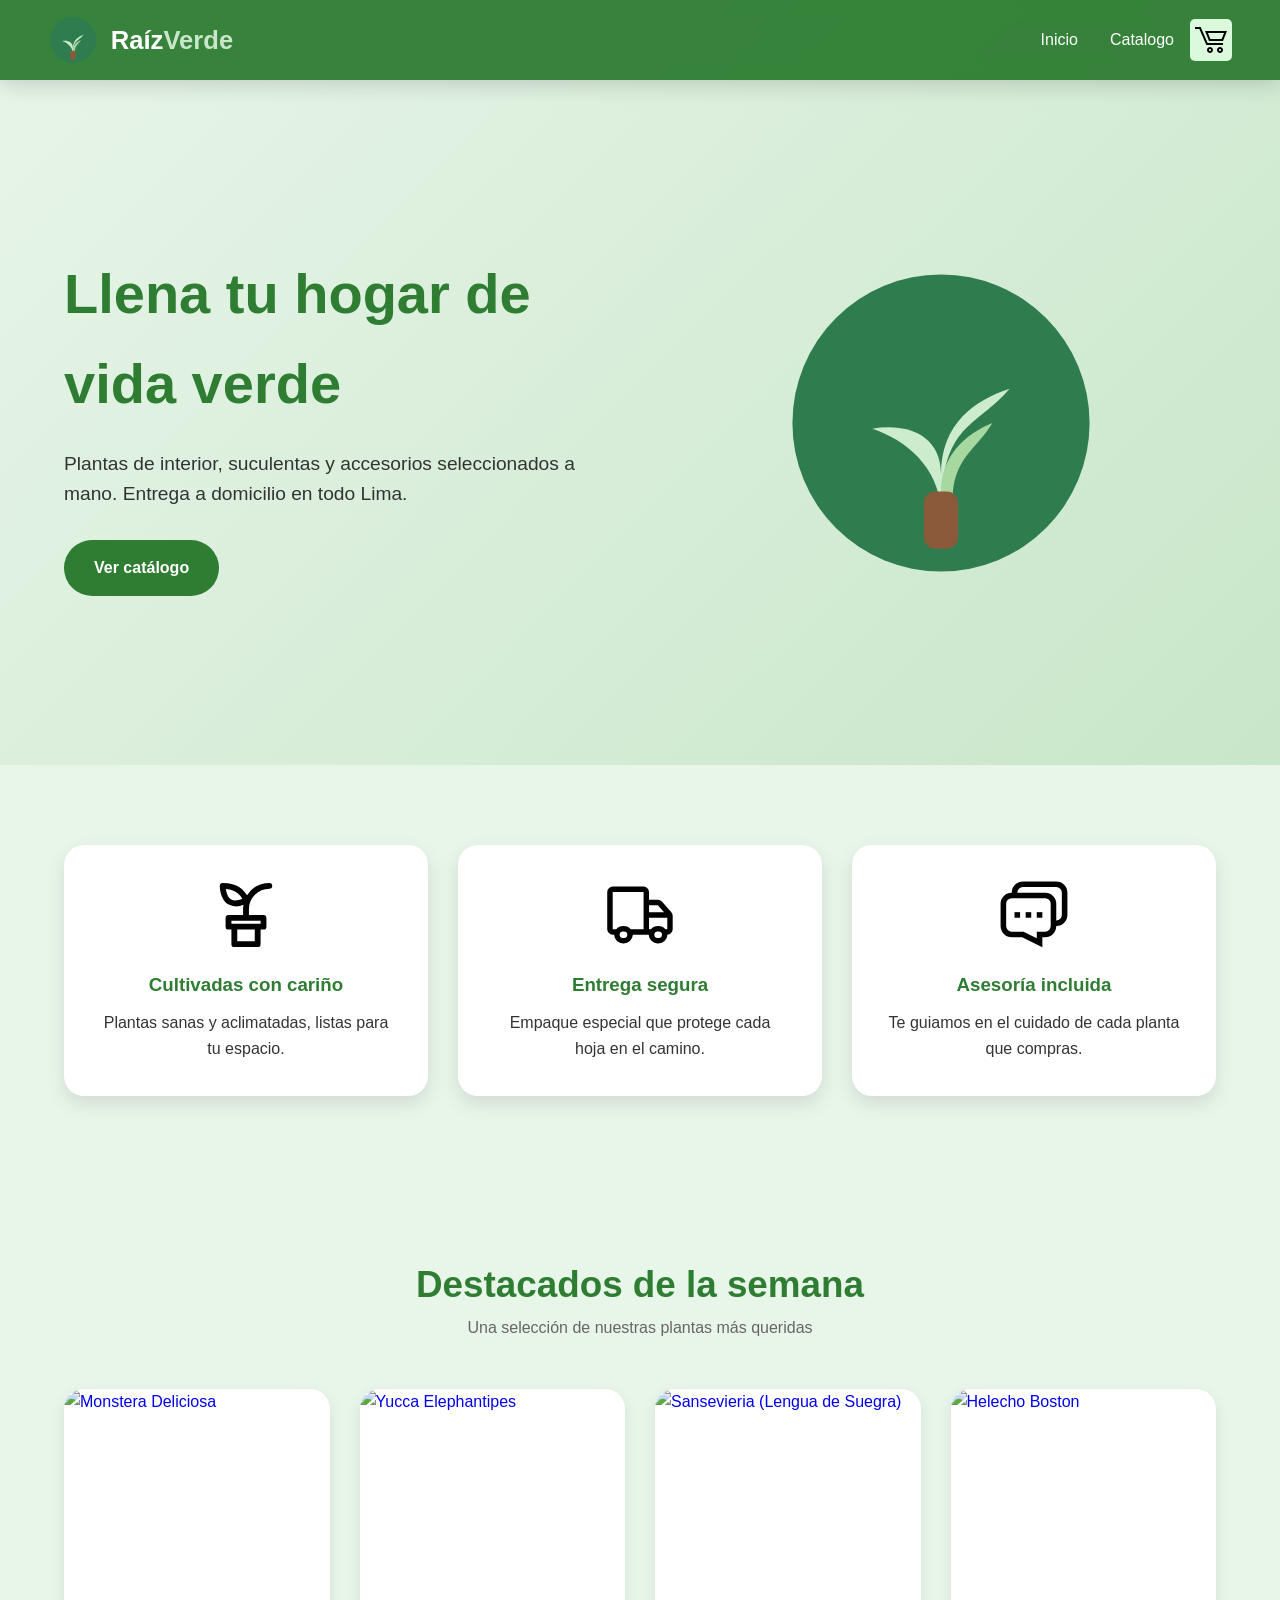
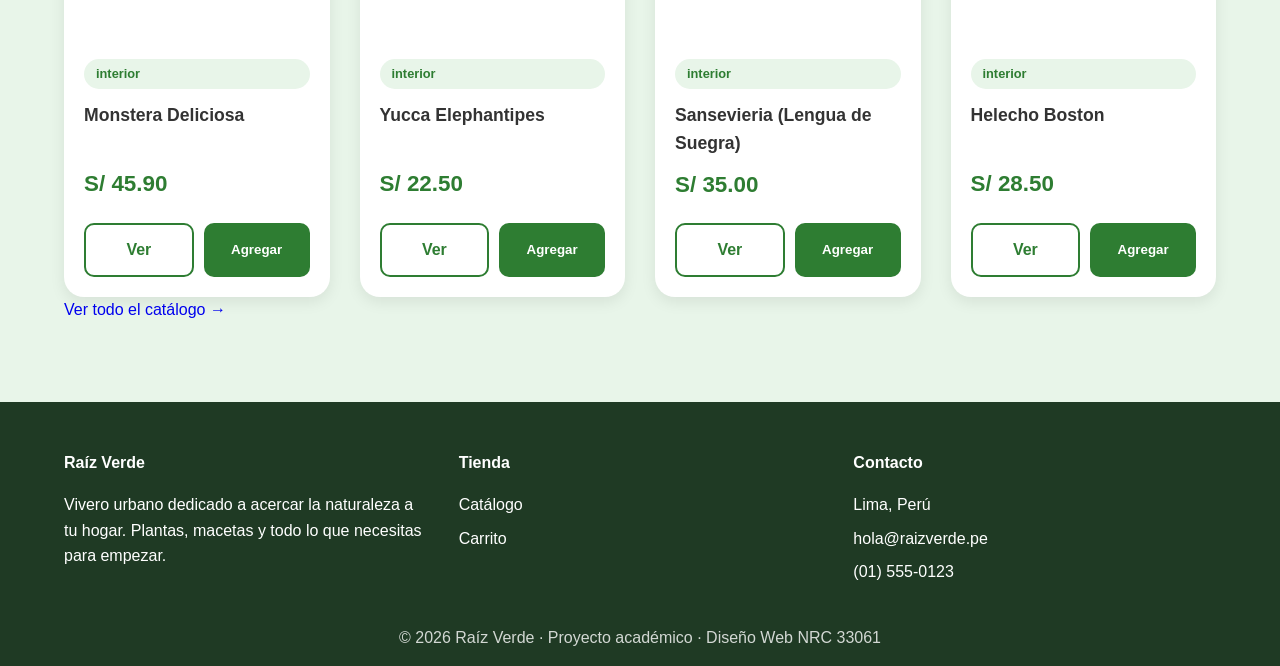
==== index.html @ a6457406 "Consolidado 3 GrupoF" ====
<!DOCTYPE html>
<html lang="es">
<head>
    <meta charset="UTF-8">
    <meta name="viewport" content="width=device-width, initial-scale=1.0">
    <link rel="stylesheet" href="estilos/menu.css">
    <link rel="stylesheet" href="estilos/index.css">
    <link rel="stylesheet" href="estilos/general.css">
    <link rel="stylesheet" href="estilos/productos.css">
    <title>Inicio Raiz Verde</title>
</head>
<body>

    <header>
    
    <nav class="navbar">

        <a class="marca" href="index.html">
            <img class="marca-logo" src="img/logo.svg" alt="Logo de Raíz Verde">
            <span class="marca-nombre">Raíz<span>Verde</span></span>
        </a>

        <div class="acciones-nav">

            <ul class="nav-links" id="navLinks">
                <li><a href="index.html">Inicio</a></li>
                <li><a href="catalogo.html">Catalogo</a></li>
            </ul>


            <button class="hamburger" id="hamburger" aria-label="Abrir menú">
                <svg viewBox="0 0 24 24" width="26" height="26" fill="none">
                    <line class="hb-top" x1="1" y1="6" x2="18" y2="6" />
                    <line class="hb-middle" x1="1" y1="12" x2="18" y2="12" />
                    <line class="hb-bottom" x1="1" y1="18" x2="18" y2="18" />
                </svg>
            </button>
            <ul class="nav-carrito">
                <li>
                    <a class="carrito-icono activo" href="carrito.html" aria-label="Ver carrito">
                        <img src="img/carrito.svg" alt="carrito">
                        <span class="carrito-icono-contador" id="contador-carrito">0</span>
                    </a>
                </li>
            </ul>

        </div>

    </nav>
    </header>
    <main>
    <!-- Hero PRINCIPAL con animación CSS -->
    <section class="hero">
      <div class="hero-contenido">
        <div class="hero-texto">
          <h1>Llena tu hogar de vida verde</h1>
          <p>Plantas de interior, suculentas y accesorios seleccionados a mano. Entrega a domicilio en todo Lima.</p>
          <div class="hero-botones">
            <a class="btn-catalogo" href="catalogo.html">Ver catálogo</a>
          </div>
        </div>
        <div class="hero-imagen">
          <img class="hero-hoja" src="img/logo.svg" alt="Ilustración de una planta Monstera">
        </div>
      </div>
    </section>

    <!-- PROPUESTA DE VALOR -->
    <section class="seccion contenedor">
      <div class="valores">
        <div class="valor">
          <div class="valor-icono">
            <img src="img/planta.svg" alt="planta.svg">
          </div>
          <h3>Cultivadas con cariño</h3>
          <p>Plantas sanas y aclimatadas, listas para tu espacio.</p>
        </div>
        <div class="valor">
          <div class="valor-icono">
            <img src="img/camion.svg" alt="camion.svg">
          </div>
          <h3>Entrega segura</h3>
          <p>Empaque especial que protege cada hoja en el camino.</p>
        </div>
        <div class="valor">
          <div class="valor-icono">
            <img src="img/mensaje.svg" alt="mensaje.svg">
          </div>
          <h3>Asesoría incluida</h3>
          <p>Te guiamos en el cuidado de cada planta que compras.</p>
        </div>
      </div>
    </section>

    <!-- PRODUCTOS DESTACADOS (generados con JavaScript) -->
    <section class="seccion contenedor">
      <h2 class="seccion-titulo">Destacados de la semana</h2>
      <p class="seccion-texto">Una selección de nuestras plantas más queridas</p>
      <div class="grid-productos" id="destacados">
        <!-- Las tarjetas se inyectan desde inicio.js -->
      </div>
      <p>
        <a class="btn-verCatalogo" href="catalogo.html">Ver todo el catálogo →</a>
      </p>
    </section>
  </main>

  <!-- PIE -->
  <footer class="pie">
    <div class="pie-contenido">
      <div>
        <h4>Raíz Verde</h4>
        <p>Vivero urbano dedicado a acercar la naturaleza a tu hogar. Plantas, macetas y todo lo que necesitas para empezar.</p>
      </div>
      <div>
        <h4>Tienda</h4>
        <ul>
          <li><a href="catalogo.html">Catálogo</a></li>
          <li><a href="carrito.html">Carrito</a></li>
        </ul>
      </div>
      <div>
        <h4>Contacto</h4>
        <ul>
          <li>Lima, Perú</li>
          <li>hola@raizverde.pe</li>
          <li>(01) 555-0123</li>
        </ul>
      </div>
    </div>
    <p class="pie-copy">© 2026 Raíz Verde · Proyecto académico · Diseño Web NRC 33061</p>
  </footer>

  <script src="js/productos.js"></script>
  <script src="js/inicio.js"></script>
  <script src="js/Menu hamburguesa.js"></script>
  <script src="js/carrito.js"></script>
</body>
</html>
---- estilos/menu.css ----
/*----Navegacion----*/
/* Estilos de la barra de navegación superior */
.navbar{
  width:100%;               /* Ocupa todo el ancho de la pantalla */
  height:80px;              /* Altura inicial del navbar */

  display:flex;             /* Activa flexbox para organizar elementos */
  justify-content:space-between; /* Separa elementos a los extremos */
  align-items:center;       /* Centra verticalmente */

  padding:0 3rem;           /* Espacio interno izquierda y derecha */

  position:fixed;           /* Navbar fija en pantalla */
  top:0;
  left:0;
  z-index:1000;             /* Se asegura de estar encima de todo */

  background:rgba(46,125,50,.95); /* Verde con transparencia */
  backdrop-filter:blur(10px);     /* Efecto de desenfoque tipo “glass” */

  box-shadow:0 5px 20px rgba(0,0,0,.15); /* Sombra para profundidad */

  transition:all .3s ease; /* Animación suave para cambios */
}

/* Para efecto al hacer scroll */
/* Clase que se activa cuando el usuario baja */
.navbar.scrolled{
  height:70px;        /* Se hace más pequeño */
  background:#1b5e20; /* Verde más oscuro */
}

/*---- MARCA ----*/
/* Logo + nombre del sitio */
.marca{
  display:flex;
  align-items:center;
  gap:.8rem;            /* Espacio entre logo y texto */
  text-decoration:none; /* Quita subrayado */
}

.marca-logo{
  width:50px;
  height:50px;
  transition:.4s ease;  /* Animación suave */
}

/* Animación cuando pasas el mouse sobre la marca */
.marca:hover .marca-logo{
  transform:rotate(-8deg) scale(1.1); /* Gira y crece */
}

.marca-nombre{
  color:white;
  font-size:1.6rem;
  font-weight:700;
}

.marca-nombre span{
  color:#c8e6c9; /* Parte del nombre con color diferente */
}

/*---- LINKS ----*/
/* Lista de navegación */
.nav-links{
  display:flex;
  gap:2rem;          /* Espacio entre links */
  list-style:none;   /* Quita viñetas */
}

.nav-links a{
  position:relative; /* Necesario para la línea animada */

  color:white;
  font-size:1rem;
  font-weight:500;

  transition:.3s;
}

/* Hover de los links */
.nav-links a:hover{
  color:#dcedc8; /* Cambia color al pasar mouse */
}

/* Línea animada debajo del link */
.nav-links a::after{
  content:'';
  position:absolute;

  left:0;
  bottom:-6px;

  width:0;       /* Empieza invisible */
  height:3px;

  background:#c8e6c9;
  border-radius:10px;

  transition:.3s;
}

/* Al hacer hover se expande la línea */
.nav-links a:hover::after{
  width:100%;
}

/* Contenedor de acciones (carrito, botones, etc.) */
.acciones-nav{
  display:flex;
  align-items:center;
  gap:1rem;
}

/*---- CARRITO ----*/
/* Estilo del contenedor del carrito */
.nav-carrito{
  list-style:none;
  background-color:#dbfadd;
  padding:5px;
  border-radius:5px;
  margin:0;
}

/* Icono del carrito */
.carrito-icono{
  position:relative;
  display:flex;
  align-items:center;
  justify-content:center;
}

.carrito-icono img{
  width:32px;
  transition:.3s ease;
}

/* Efecto hover del carrito */
.carrito-icono:hover img{
  transform:scale(1.15);
}

/* Contador de productos en el carrito */
.carrito-icono-contador{
  position:absolute;
  top:-8px;
  right:-10px;

  min-width:22px;
  height:22px;

  display:flex;
  align-items:center;
  justify-content:center;

  background:#ef4444;
  color:white;

  font-size:.75rem;
  font-weight:bold;

  border-radius:50%;
  border:2px solid white;

  opacity:0;           /* Oculto por defecto */
  transform:scale(0.8);
  transition:.2s;
}

/* Cuando hay productos, se muestra */
.carrito-icono-contador.show{
  opacity:1;
  transform:scale(1);
}

/*---- HAMBURGER ----*/
/* Botón menú móvil */
.hamburger{
  display:none;     /* Oculto en desktop */
  background:none;
  border:none;
  cursor:pointer;
}

/* Líneas del icono hamburguesa */
.hb-top,
.hb-middle,
.hb-bottom{
  stroke:white;
  stroke-width:2.5;
  stroke-linecap:round;
  transition:all .3s ease;
  transform-origin:center;
}

/* Animación cuando está activo (se convierte en X) */
.hamburger.active .hb-top{
  transform:translateY(6px) rotate(45deg);
}

.hamburger.active .hb-middle{
  opacity:0;
}

.hamburger.active .hb-bottom{
  transform:translateY(-6px) rotate(-45deg);
}

/*---- RESPONSIVE ----*/
/* Diseño para pantallas pequeñas */
@media(max-width:768px){

  .navbar{
    padding:0 1.5rem; /* menos espacio en móviles */
  }

  .hamburger{
    display:block; /* aparece el menú hamburguesa */
  }

  .nav-links{
    position:absolute;
    top:80px;
    left:0;

    width:100%;
    background:#2e7d32;

    flex-direction:column; /* links en columna */

    align-items:center;

    max-height:0;      /* oculto por defecto */
    overflow:hidden;

    transition:max-height .4s ease;
  }

  .nav-links.active{
    max-height:300px; /* se despliega menú */
  }

  .nav-links li{
    padding:1rem 0;
  }
}

/*---- FOOTER ----*/
/* Pie de página */
.pie{
  background:#1f3a24;
  color:white;
  padding:3rem 0 1rem;
}

.pie-contenido{
  width:90%;
  max-width:1200px;
  margin:auto;

  display:grid;
  grid-template-columns:repeat(auto-fit,minmax(250px,1fr));
  gap:2rem;
}

.pie h4{
  margin-bottom:1rem;
}

.pie ul{
  list-style:none;
}

.pie li{
  margin-bottom:.5rem;
}

.pie a{
  color:white;
}

.pie-copy{
  text-align:center;
  margin-top:2rem;
  opacity:.8;
}

/*---- RESPONSIVE EXTRA (HERO) ----*/
/* Ajustes para sección principal en móvil */
@media(max-width:768px){

  .hero-contenido{
    flex-direction:column;
    text-align:center;
  }

  .hero-texto h1{
    font-size:2.5rem;
  }

  .hero-botones{
    justify-content:center;
  }

  .hero-hoja{
    width:260px;
  }
}
---- estilos/index.css ----
/*----HERO-----*/
/* Sección principal de bienvenida (primera pantalla que ve el usuario) */
.hero{
    min-height:85vh; /* Ocupa casi toda la pantalla */
    display:flex;    /* Usa flex para centrar contenido */
    align-items:center; /* Centra verticalmente */

    /* Fondo con degradado verde suave */
    background:linear-gradient(135deg,#e8f5e9,#c8e6c9);

    overflow:hidden; /* Evita que elementos animados se salgan */
    padding-top:80px; /* Espacio por el navbar fijo */
}   

/* Contenedor del hero */
.hero-contenido{
    width:90%;
    max-width:1200px;
    margin:auto;

    display:grid; /* Usa grid para dividir en 2 columnas */
    grid-template-columns:1fr 1fr; /* Texto | Imagen */

    align-items:center;
    gap:50px; /* Espacio entre columnas */
}

/* Título principal */
.hero-texto h1{
    font-size:3.5rem; /* Tamaño grande tipo landing page */
    color:var(--verde-principal);
    margin-bottom:20px;
}

/* Párrafo del hero */
.hero-texto p{
    font-size:1.2rem;
    margin-bottom:30px;
}

/* Botón del catálogo */
.btn-catalogo{
    display:inline-block;
    padding:15px 30px;

    background:var(--verde-principal);
    color:white;

    border-radius:50px; /* Botón redondeado tipo moderno */
    font-weight:bold;

    transition:.3s;
}

/* Hover del botón */
.btn-catalogo:hover{
    background:var(--verde-claro); /* cambia a verde claro */
    transform:translateY(-3px);    /* efecto de “subir” */
}

/* Contenedor de la imagen */
.hero-imagen{
    display:flex;
    justify-content:center;
}

/* Imagen principal (hoja animada) */
.hero-hoja{
    width:320px;

    /* Animación flotante infinita */
    animation:flotar 4s ease-in-out infinite;
}

/* Animación de flotación */
@keyframes flotar{
    0%,100%{
        transform:translateY(0); /* posición normal */
    }
    50%{
        transform:translateY(-20px); /* sube un poco */
    }
}

/* ===== VALORES ===== */
/* Sección de beneficios o características del e-commerce */
.valores{
    display:grid; /* grid para tarjetas */
    grid-template-columns:repeat(3,1fr); /* 3 columnas */
    gap:30px;
}

/* Cada tarjeta de valor */
.valor{
    background:white;
    padding:35px;
    text-align:center;

    border-radius:20px;
    box-shadow:var(--sombra); /* sombra global */

    transition:.3s;
}

/* Efecto hover de cada tarjeta */
.valor:hover{
    transform:translateY(-8px); /* sube ligeramente */
}

/* Icono dentro de cada tarjeta */
.valor-icono{
    width:70px;
    height:70px;
    margin:auto;
    margin-bottom:20px;
}

/* Título de cada valor */
.valor h3{
    color:var(--verde-principal);
    margin-bottom:10px;
}

/* ===== RESPONSIVE ===== */
/* Adaptación para móviles */
@media(max-width:768px){

    .hero-contenido{
        grid-template-columns:1fr; /* pasa a una sola columna */
        text-align:center;
    }

    .hero-texto h1{
        font-size:2.5rem; /* reduce tamaño del título */
    }

    .hero-hoja{
        width:220px; /* reduce imagen */
    }

    .valores{
        grid-template-columns:1fr; /* tarjetas en columna */
    }

    .seccion-titulo{
        font-size:2rem;
    }
}
---- estilos/general.css ----
/*-----VARIABLES ----*/ 
/* Aquí se definen variables globales CSS (colores y sombras reutilizables) */
:root{
    --verde-principal:#2e7d32;   /* Verde principal del diseño */
    --verde-secundario:#4caf50;  /* Verde secundario */
    --verde-claro:#e8f5e9;       /* Verde muy claro para fondos suaves */
    --texto:#333;                /* Color principal del texto (gris oscuro) */
    --blanco:#fff;               /* Color blanco */
    --sombra:0 8px 20px rgba(0,0,0,.1); /* Sombra suave para tarjetas o cajas */
}


/*------GENERAL-----*/
/* Reset general: elimina estilos por defecto del navegador */
*{
    margin:0;              /* Quita márgenes por defecto */
    padding:0;             /* Quita padding por defecto */
    box-sizing:border-box; /* Hace que el padding y border no aumenten el tamaño del elemento */
}

body{
    font-family:'Segoe UI',sans-serif; /* Fuente principal del sitio */
    background:var(--verde-claro);      /* Color de fondo usando variable */
    color:var(--texto);                 /* Color del texto principal */
    line-height:1.6;                    /* Espaciado entre líneas para mejor lectura */
}

a{
    text-decoration:none; /* Quita el subrayado de los enlaces */
}

img{
    max-width:100%;  /* Evita que las imágenes se salgan del contenedor */
    display:block;   /* Elimina espacios extra debajo de imágenes */
}

.contenedor{
    width:90%;          /* Ocupa el 90% del ancho de la pantalla */
    max-width:1200px;   /* Pero no crece más de 1200px */
    margin:auto;        /* Centra el contenedor horizontalmente */
}

.seccion{
    padding:80px 0; /* Espaciado arriba y abajo de cada sección */
}

.seccion-titulo{
    text-align:center;        /* Centra el título */
    font-size:2.3rem;         /* Tamaño grande del título */
    color:var(--verde-principal); /* Color verde principal */
}

.seccion-texto{
    text-align:center; /* Centra el texto descriptivo */
    margin-bottom:3rem; /* Espacio debajo del texto */
    color:#666;        /* Gris medio para texto secundario */
}
---- estilos/productos.css ----
/*--- PRODUCTOS ---*/
/* Grid principal donde se muestran todos los productos */
.grid-productos{
    display:grid; /* usa grid layout */
    grid-template-columns:repeat(4, 1fr); 
    /* 4 columnas iguales en desktop */

    gap:30px; /* espacio entre tarjetas */
    margin-top:40px;
}

/* Tarjeta de producto */
.tarjeta{
    background:#fff;
    border-radius:20px;
    overflow:hidden; /* evita que contenido se salga */

    box-shadow:0 5px 15px rgba(0,0,0,.08);

    transition:all .3s ease;

    display:flex;
    flex-direction:column; /* organiza contenido vertical */
    height:100%;
}

/* Efecto hover de la tarjeta */
.tarjeta:hover{
    transform:translateY(-8px); /* levanta la tarjeta */
    box-shadow:0 15px 30px rgba(0,0,0,.15);
}

/* Imagen del producto */
.tarjeta-img{
    width:100%;
    height:250px;
    object-fit:cover; /* evita deformación */

    transition:transform .4s ease;
}

/* Zoom de imagen al hover */
.tarjeta:hover .tarjeta-img{
    transform:scale(1.05);
}

/* Cuerpo de la tarjeta (info) */
.tarjeta-cuerpo{
    padding:20px;

    display:flex;
    flex-direction:column;
    flex:1; /* ocupa espacio disponible */
}

/* Etiqueta de categoría */
.tarjeta-categoria{
    display:inline-block;

    background:#e8f5e9;
    color:#2e7d32;

    padding:5px 12px;
    border-radius:20px;

    font-size:.8rem;
    font-weight:600;

    margin-bottom:12px;
}

/* Nombre del producto */
.tarjeta-nombre{
    font-size:1.1rem;
    margin-bottom:10px;
    color:#333;

    min-height:55px; /* mantiene altura uniforme */
}

/* Precio del producto */
.tarjeta-precio{
    color:#2e7d32;
    font-size:1.4rem;
    font-weight:700;
    margin-bottom:20px;
}

/* Contenedor de botones */
.tarjeta-acciones{
    display:flex;
    gap:10px;

    margin-top:auto; /* empuja botones abajo */
}

/* Botones generales */
.btn-detalle,
.btn-agregar{
    flex:1; /* ocupan el mismo espacio */

    padding:12px;
    border:none;
    border-radius:10px;

    font-weight:600;
    cursor:pointer;

    transition:.3s;
    text-align:center;
}

/* Botón ver detalle */
.btn-detalle{
    background:#fff;
    border:2px solid #2e7d32;
    color:#2e7d32;
}

/* Hover botón detalle */
.btn-detalle:hover{
    background:#2e7d32;
    color:#fff;
}

/* Botón agregar al carrito */
.btn-agregar{
    background:#2e7d32;
    color:#fff;
}

/* Hover botón agregar */
.btn-agregar:hover{
    background:#1b5e20;
}

/*----- RESPONSIVE -----*/

/* TABLETS */
@media(max-width:992px){

    .grid-productos{
        grid-template-columns:repeat(2,1fr); /* 2 columnas */
    }
}

/* CELULARES */
@media(max-width:576px){

    .grid-productos{
        grid-template-columns:1fr; /* 1 columna */
    }

    .tarjeta-acciones{
        flex-direction:column; /* botones en vertical */
    }

    .tarjeta-img{
        height:220px;
    }
}
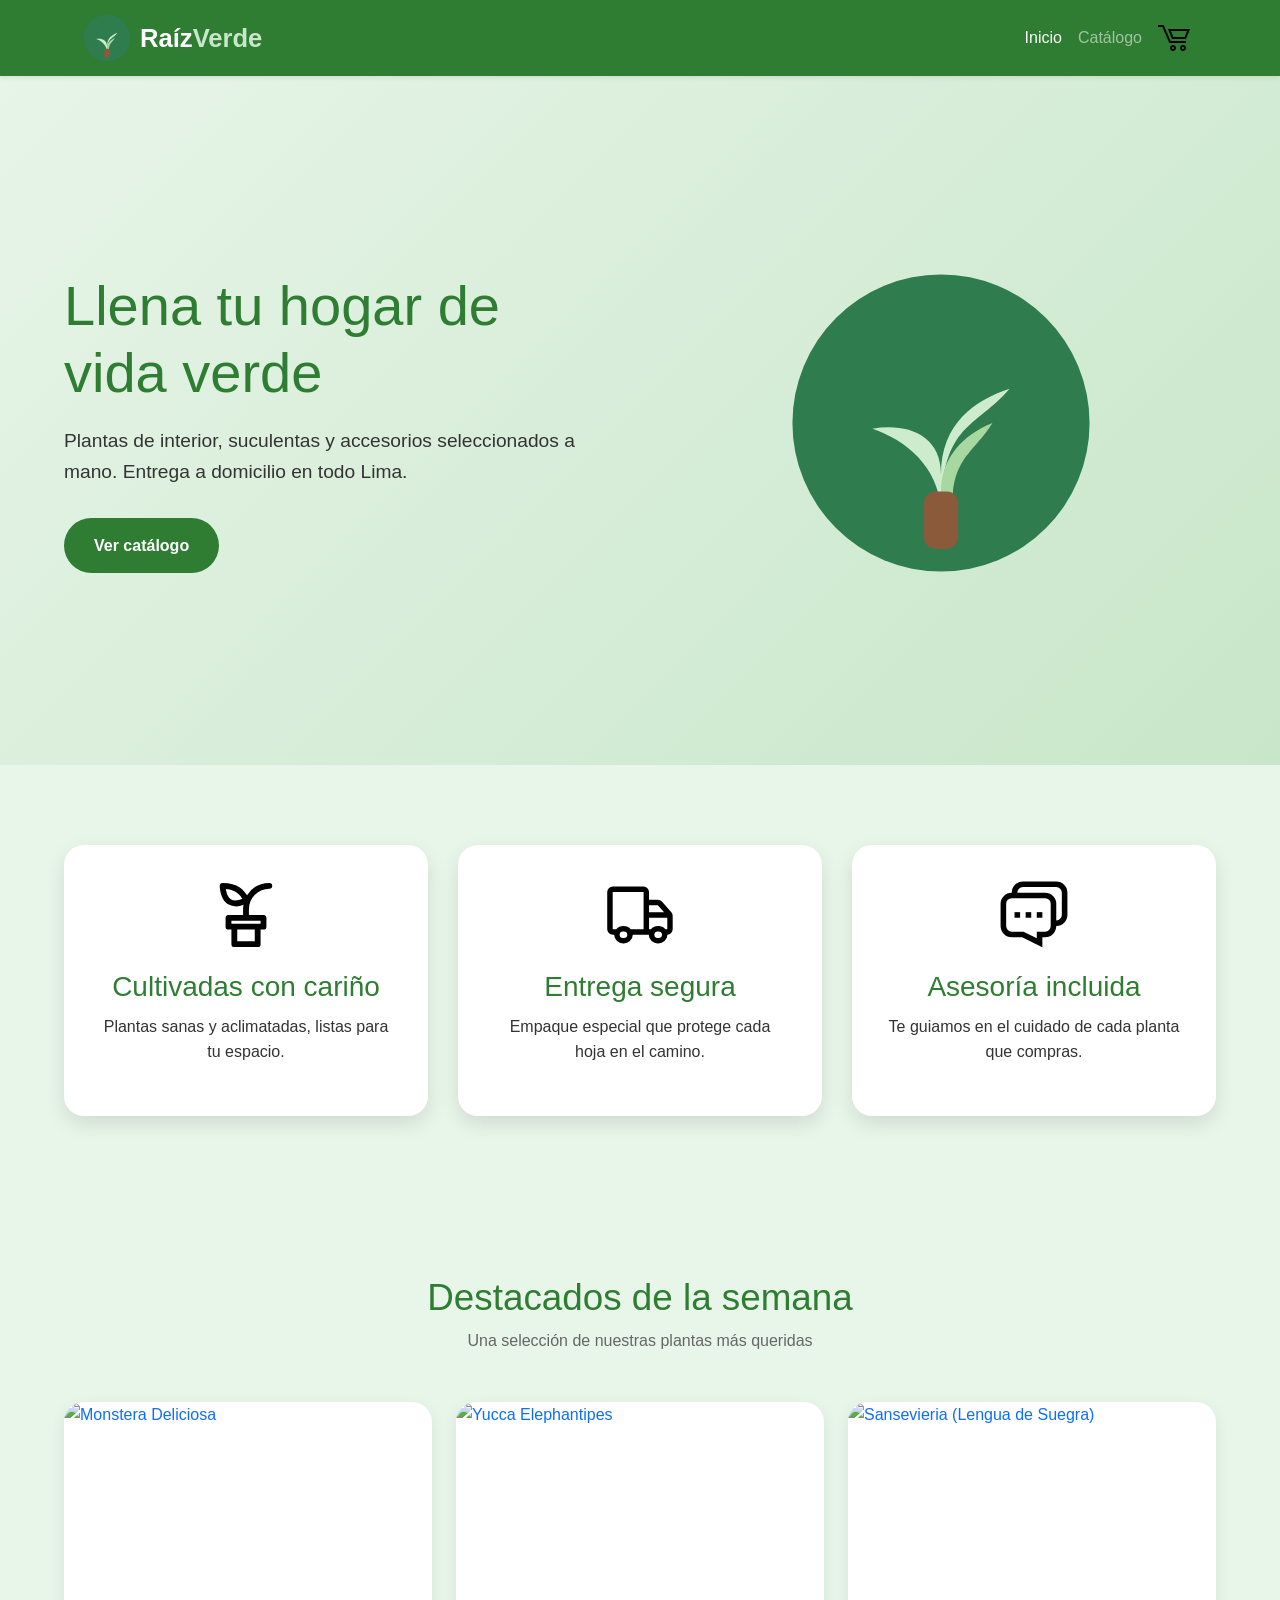
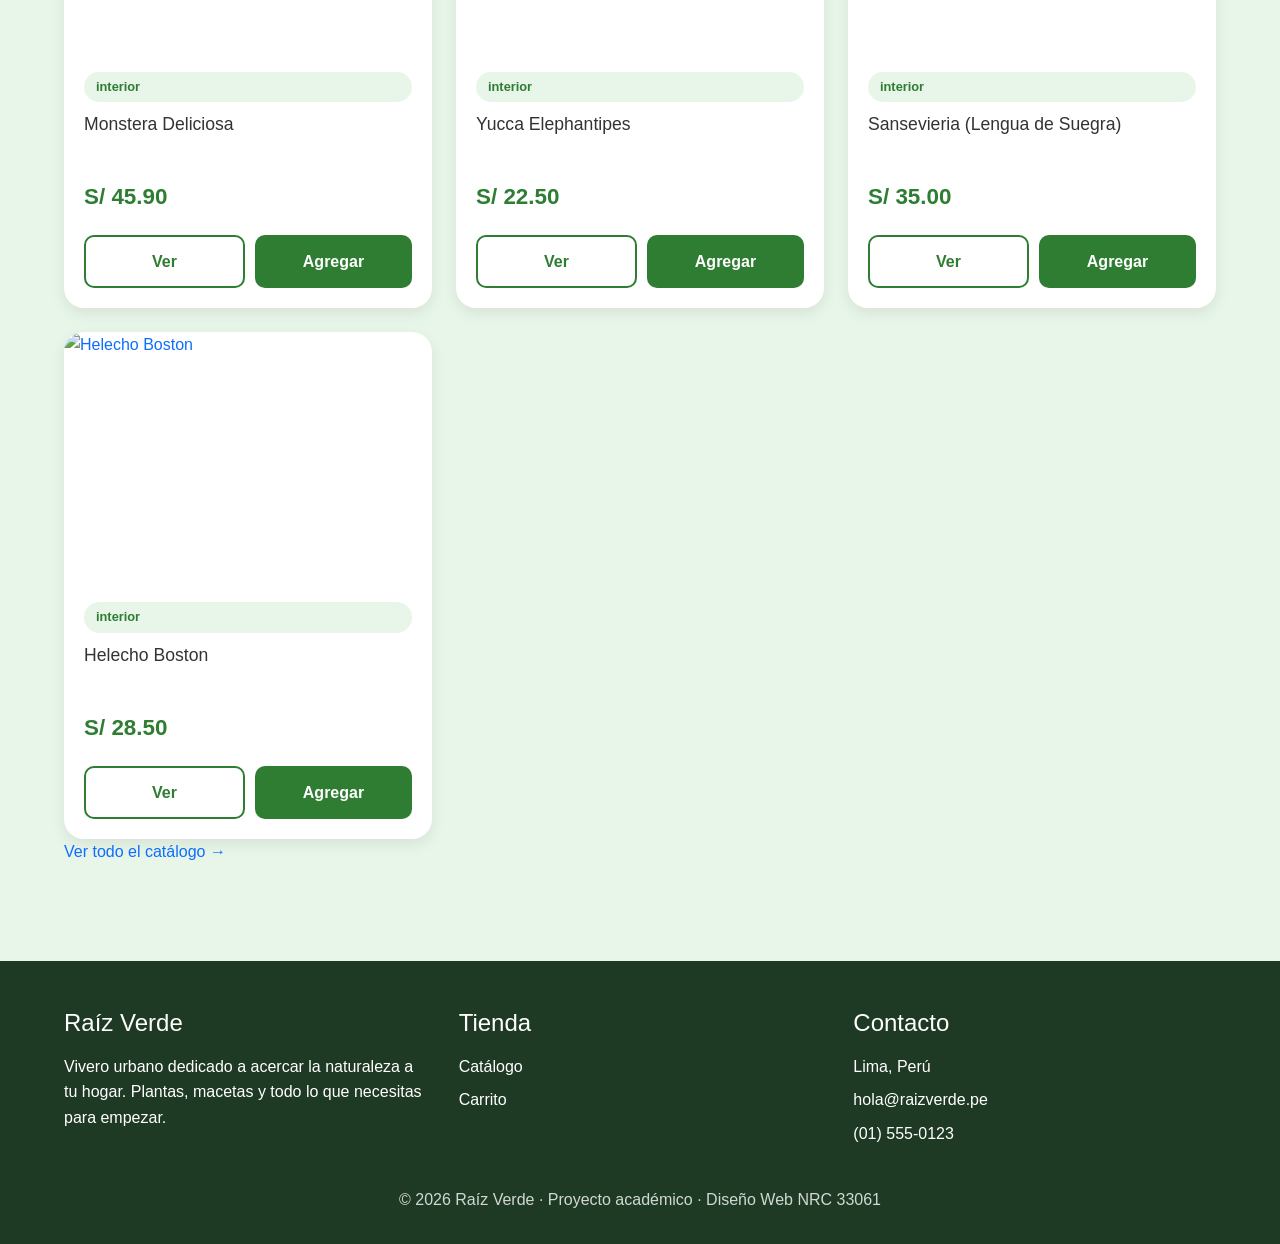
==== commit 35796f4b: "S14: Operación Bootstrap — migra navbar, catálogo y formulario a Bootstrap 5.3.8 - Conecta Bootstrap" ====
--- a/index.html
+++ b/index.html
@@ -3,6 +3,8 @@
 <head>
     <meta charset="UTF-8">
     <meta name="viewport" content="width=device-width, initial-scale=1.0">
+    <!-- Bootstrap 5.3.8 (CDN) — va ANTES de nuestro CSS para que el nuestro gane la cascada -->
+    <link href="https://cdn.jsdelivr.net/npm/bootstrap@5.3.8/dist/css/bootstrap.min.css" rel="stylesheet">
     <link rel="stylesheet" href="estilos/menu.css">
     <link rel="stylesheet" href="estilos/index.css">
     <link rel="stylesheet" href="estilos/general.css">
@@ -11,42 +13,41 @@
 </head>
 <body>
 
+    <!--
+      NAVBAR S13 (artesanal con botón hamburguesa + truco JS) MIGRADA a Bootstrap.
+      El menú hamburguesa de ~40 líneas de CSS quedó comentado en estilos/menu.css.
+      El markup original vive en el historial git (ramas main / grupoffase2 = versión S13).
+    -->
     <header>
-    
-    <nav class="navbar">
+      <nav class="navbar navbar-expand-lg navbar-dark bg-success fixed-top shadow-sm">
+        <div class="container">
 
-        <a class="marca" href="index.html">
+          <a class="navbar-brand marca d-flex align-items-center gap-2" href="index.html">
             <img class="marca-logo" src="img/logo.svg" alt="Logo de Raíz Verde">
             <span class="marca-nombre">Raíz<span>Verde</span></span>
-        </a>
+          </a>
 
-        <div class="acciones-nav">
+          <button class="navbar-toggler" type="button"
+                  data-bs-toggle="collapse" data-bs-target="#menuPrincipal"
+                  aria-controls="menuPrincipal" aria-expanded="false" aria-label="Abrir menú">
+            <span class="navbar-toggler-icon"></span>
+          </button>
 
-            <ul class="nav-links" id="navLinks">
-                <li><a href="index.html">Inicio</a></li>
-                <li><a href="catalogo.html">Catalogo</a></li>
+          <div class="collapse navbar-collapse" id="menuPrincipal">
+            <ul class="navbar-nav ms-auto align-items-lg-center">
+              <li class="nav-item"><a class="nav-link active" href="index.html">Inicio</a></li>
+              <li class="nav-item"><a class="nav-link" href="catalogo.html">Catálogo</a></li>
+              <li class="nav-item">
+                <a class="nav-link carrito-icono" href="carrito.html" aria-label="Ver carrito">
+                  <img src="img/carrito.svg" alt="carrito">
+                  <span class="carrito-icono-contador" id="contador-carrito">0</span>
+                </a>
+              </li>
             </ul>
-
-
-            <button class="hamburger" id="hamburger" aria-label="Abrir menú">
-                <svg viewBox="0 0 24 24" width="26" height="26" fill="none">
-                    <line class="hb-top" x1="1" y1="6" x2="18" y2="6" />
-                    <line class="hb-middle" x1="1" y1="12" x2="18" y2="12" />
-                    <line class="hb-bottom" x1="1" y1="18" x2="18" y2="18" />
-                </svg>
-            </button>
-            <ul class="nav-carrito">
-                <li>
-                    <a class="carrito-icono activo" href="carrito.html" aria-label="Ver carrito">
-                        <img src="img/carrito.svg" alt="carrito">
-                        <span class="carrito-icono-contador" id="contador-carrito">0</span>
-                    </a>
-                </li>
-            </ul>
+          </div>
 
         </div>
-
-    </nav>
+      </nav>
     </header>
     <main>
     <!-- Hero PRINCIPAL con animación CSS -->
@@ -96,8 +97,8 @@
     <section class="seccion contenedor">
       <h2 class="seccion-titulo">Destacados de la semana</h2>
       <p class="seccion-texto">Una selección de nuestras plantas más queridas</p>
-      <div class="grid-productos" id="destacados">
-        <!-- Las tarjetas se inyectan desde inicio.js -->
+      <div class="row g-4" id="destacados">
+        <!-- Las tarjetas se inyectan desde inicio.js (cada una en su columna Bootstrap) -->
       </div>
       <p>
         <a class="btn-verCatalogo" href="catalogo.html">Ver todo el catálogo →</a>
@@ -131,9 +132,10 @@
     <p class="pie-copy">© 2026 Raíz Verde · Proyecto académico · Diseño Web NRC 33061</p>
   </footer>
 
+  <!-- Bootstrap bundle (incluye Popper): necesario para el collapse del navbar -->
+  <script src="https://cdn.jsdelivr.net/npm/bootstrap@5.3.8/dist/js/bootstrap.bundle.min.js"></script>
   <script src="js/productos.js"></script>
   <script src="js/inicio.js"></script>
-  <script src="js/Menu hamburguesa.js"></script>
   <script src="js/carrito.js"></script>
 </body>
 </html>
